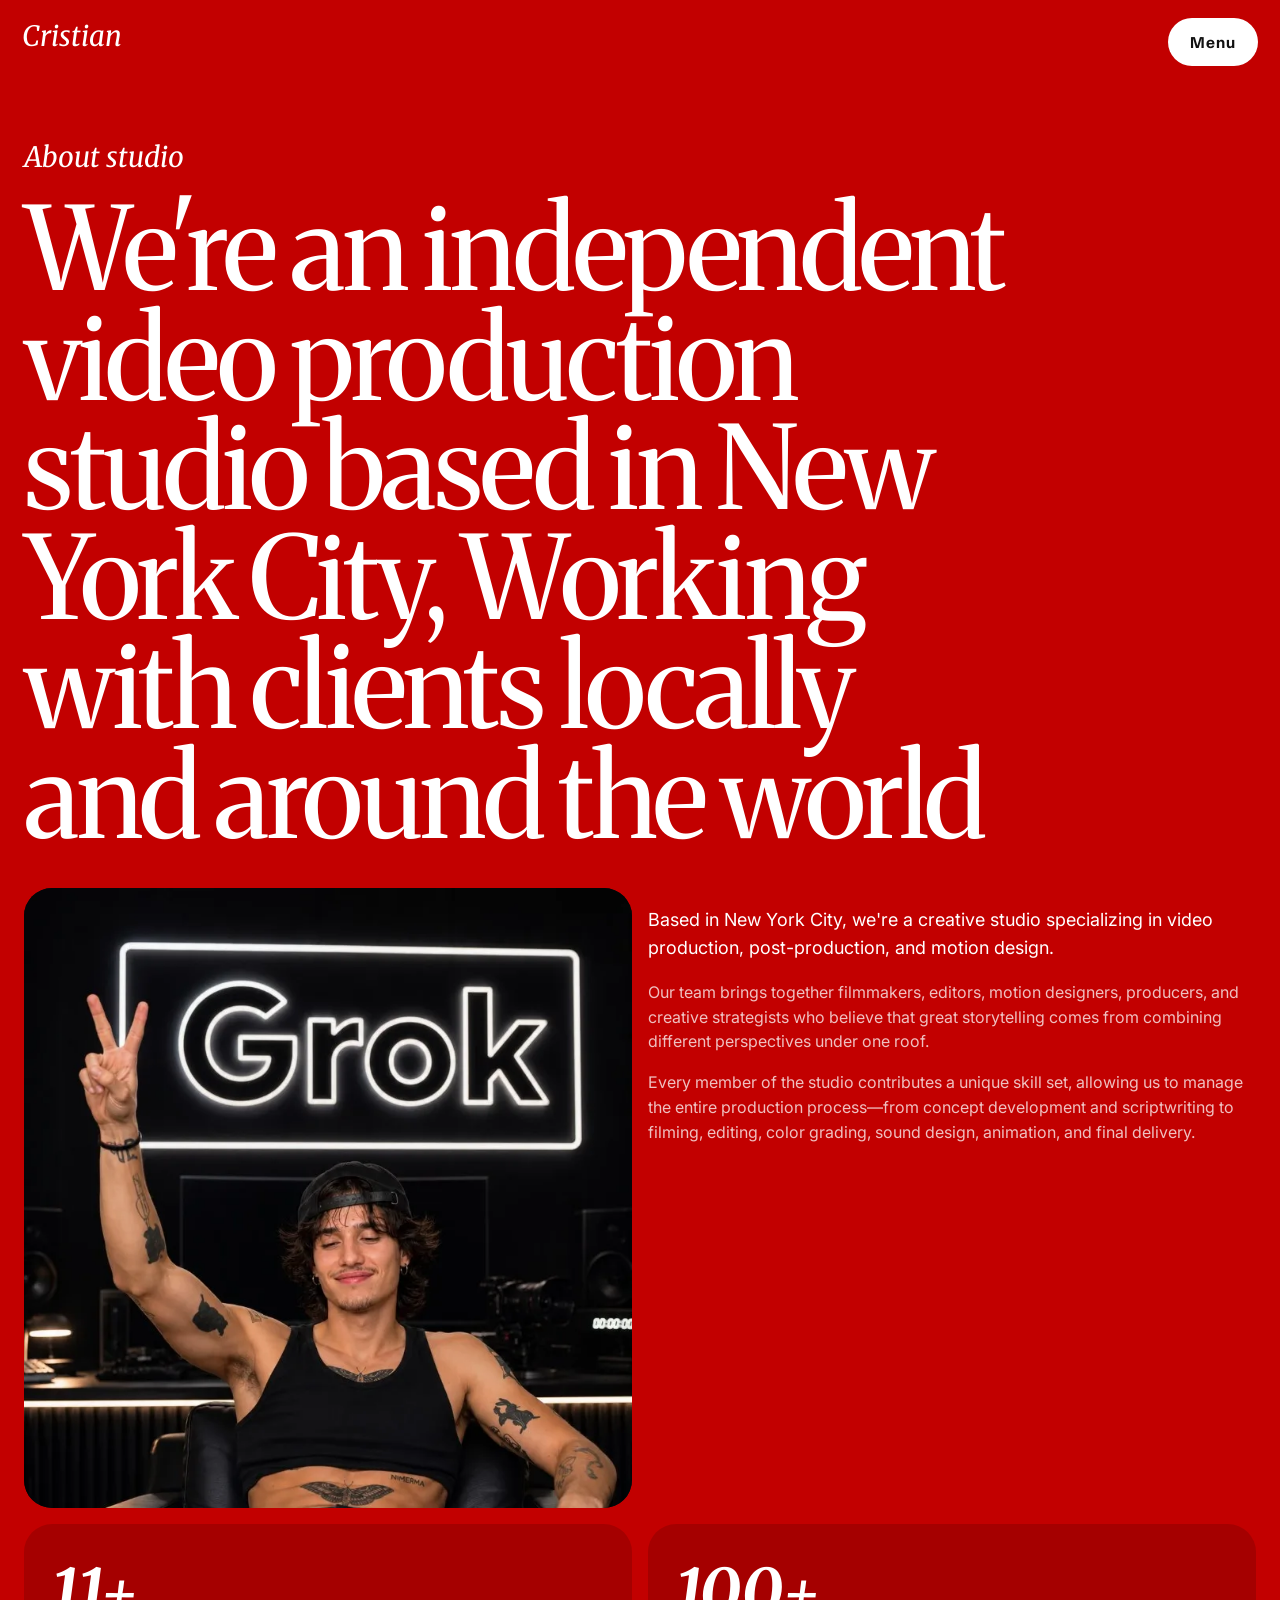
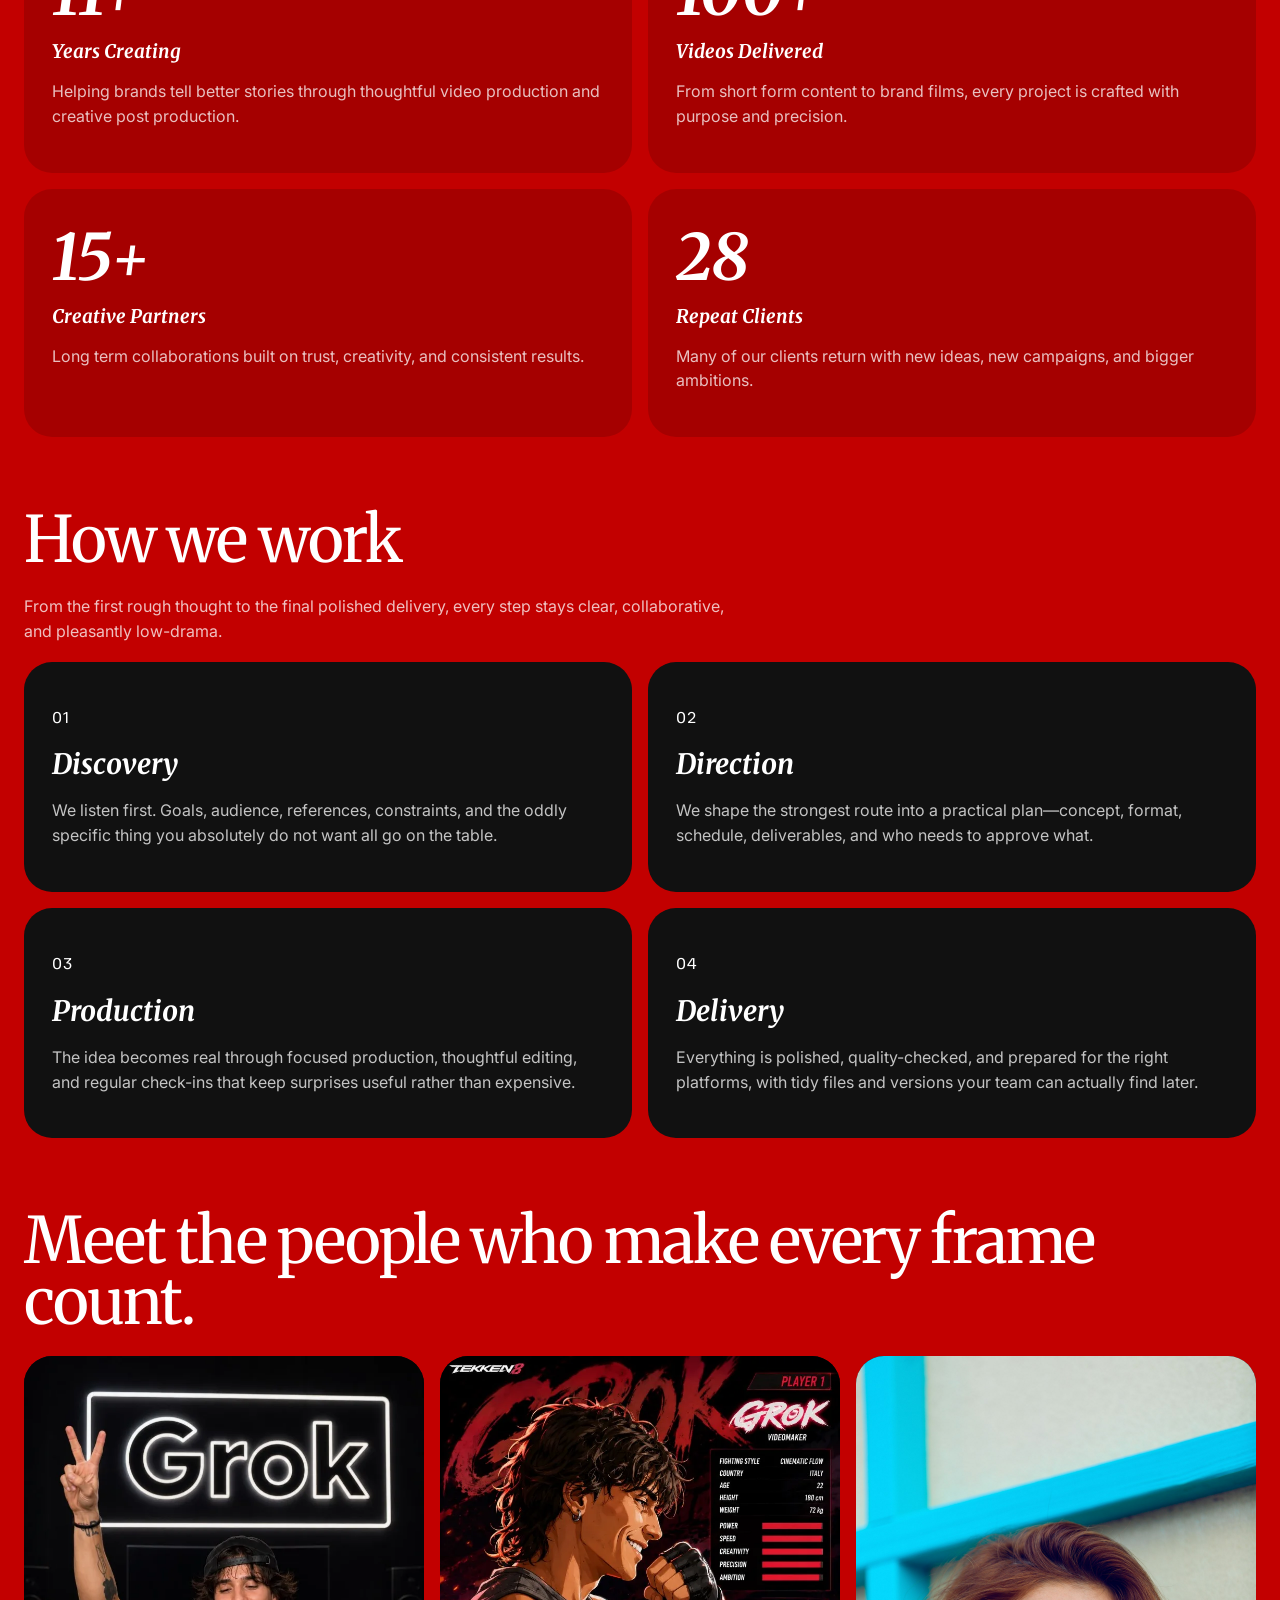
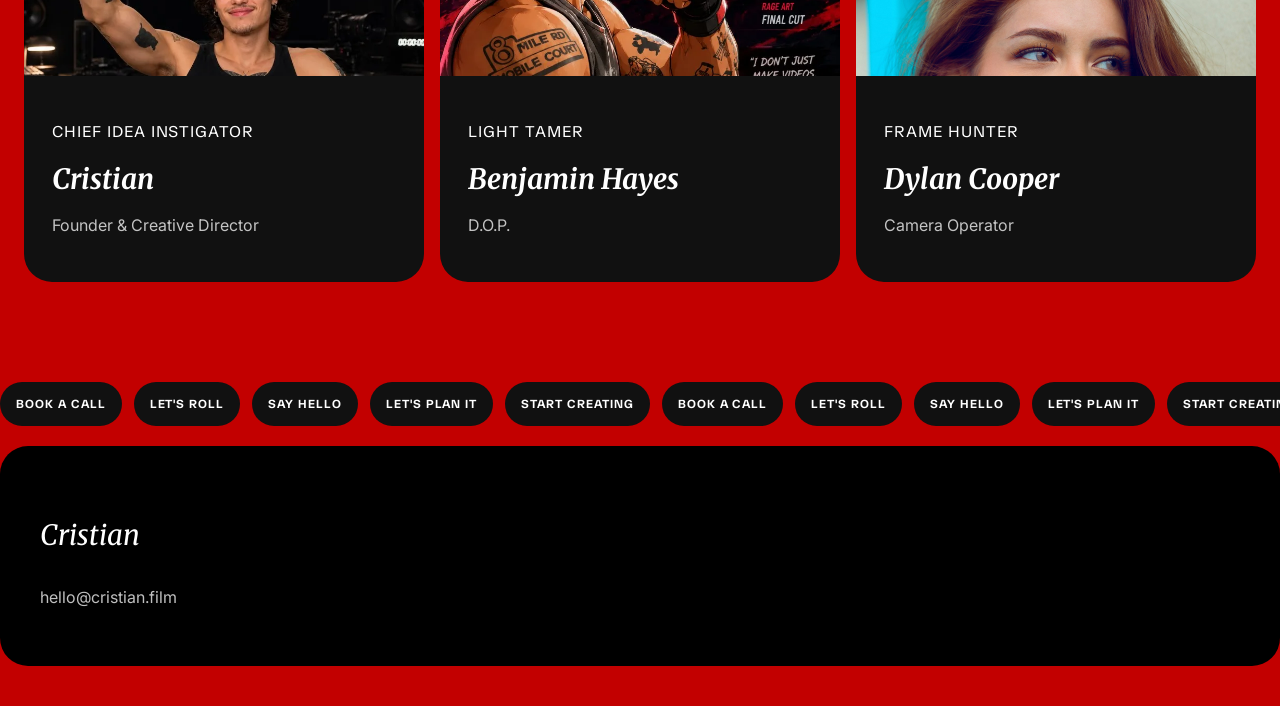
==== about/index.html @ 37e39948 "Publish Cristian as a static VideoFolio clone with personal photos. Co-authored-by: Cursor <cursorag" ====
<!doctype html>
<html lang="en">
<head>
  <meta charset="utf-8">
  <meta name="viewport" content="width=device-width, initial-scale=1">
  <title>About</title>
  <link rel="stylesheet" href="../css/site.css">
</head>
<body>
  <header class="topbar">
    <a class="logo" href="../index.html">Cristian</a>
    <button class="menu-btn" id="open-menu" type="button">Menu</button>
  </header>
  <div class="overlay" id="overlay">
    <div class="overlay-top"><a class="logo" href="../index.html">Cristian</a><button class="menu-btn" id="close-menu" type="button">Close</button></div>
    <nav>
      <a href="../index.html"><span class="num">[01]</span> Home</a>
      <a href="../works/index.html"><span class="num">[02]</span> Works</a>
      <a href="../gallery/index.html"><span class="num">[03]</span> Gallery</a>
      <a href="../insights/index.html"><span class="num">[04]</span> Insights</a>
      <a href="index.html"><span class="num">[05]</span> About</a>
      <a href="../contact/index.html"><span class="num">[06]</span> Contact</a>
    </nav>
    <div class="overlay-foot"><button type="button" id="copy-email">hello@cristian.film</button><span id="clock" class="mono"></span></div>
  </div>
  <main class="page">
    <p class="kicker"><span class="serif" style="font-style:italic;font-size:28px">About studio</span></p>
    <h1>We're an independent video production studio based in New York City, Working with clients locally and around the world</h1>
    <div class="grid-2" style="margin-top:36px;align-items:stretch">
      <div class="card" style="min-height:620px"><img src="../img/cristian.webp" alt="Cristian"></div>
      <div>
        <p class="lead">Based in New York City, we're a creative studio specializing in video production, post-production, and motion design.</p>
        <p class="muted">Our team brings together filmmakers, editors, motion designers, producers, and creative strategists who believe that great storytelling comes from combining different perspectives under one roof.</p>
        <p class="muted" style="margin-top:16px">Every member of the studio contributes a unique skill set, allowing us to manage the entire production process—from concept development and scriptwriting to filming, editing, color grading, sound design, animation, and final delivery.</p>
      </div>
    </div>
    <div class="grid-2" style="margin-top:16px">
      <div class="stat"><b>11+</b><h3>Years Creating</h3><p class="muted">Helping brands tell better stories through thoughtful video production and creative post production.</p></div>
      <div class="stat"><b>100+</b><h3>Videos Delivered</h3><p class="muted">From short form content to brand films, every project is crafted with purpose and precision.</p></div>
      <div class="stat"><b>15+</b><h3>Creative Partners</h3><p class="muted">Long term collaborations built on trust, creativity, and consistent results.</p></div>
      <div class="stat"><b>28</b><h3>Repeat Clients</h3><p class="muted">Many of our clients return with new ideas, new campaigns, and bigger ambitions.</p></div>
    </div>

    <h2 class="h2" style="margin:72px 0 24px">How we work</h2>
    <p class="muted" style="max-width:720px">From the first rough thought to the final polished delivery, every step stays clear, collaborative, and pleasantly low-drama.</p>
    <div class="grid-2 process">
      <article class="card pad"><p class="mono">01</p><h3>Discovery</h3><p class="muted">We listen first. Goals, audience, references, constraints, and the oddly specific thing you absolutely do not want all go on the table.</p></article>
      <article class="card pad"><p class="mono">02</p><h3>Direction</h3><p class="muted">We shape the strongest route into a practical plan—concept, format, schedule, deliverables, and who needs to approve what.</p></article>
      <article class="card pad"><p class="mono">03</p><h3>Production</h3><p class="muted">The idea becomes real through focused production, thoughtful editing, and regular check-ins that keep surprises useful rather than expensive.</p></article>
      <article class="card pad"><p class="mono">04</p><h3>Delivery</h3><p class="muted">Everything is polished, quality-checked, and prepared for the right platforms, with tidy files and versions your team can actually find later.</p></article>
    </div>

    <h2 class="h2" style="margin:72px 0 24px">Meet the people who make every frame count.</h2>
    <div class="grid-3 team">
      <article class="card"><img src="../img/cristian.webp" alt="Cristian"><div class="pad"><p class="mono">Chief Idea Instigator</p><h3>Cristian</h3><p class="muted">Founder &amp; Creative Director</p></div></article>
      <article class="card"><img src="../img/cristian-alter.webp" alt=""><div class="pad"><p class="mono">Light Tamer</p><h3>Benjamin Hayes</h3><p class="muted">D.O.P.</p></div></article>
      <article class="card"><img src="../img/gal-04.jpg" alt=""><div class="pad"><p class="mono">Frame Hunter</p><h3>Dylan Cooper</h3><p class="muted">Camera Operator</p></div></article>
    </div>
  </main>
  <footer>
    <div class="marquee"><div class="marquee-track">
      <a class="pill pill-dark" href="../contact/index.html">Book a Call</a>
      <a class="pill pill-dark" href="../contact/index.html">Let's Roll</a>
      <a class="pill pill-dark" href="../contact/index.html">Say Hello</a>
      <a class="pill pill-dark" href="../contact/index.html">Let's Plan It</a>
      <a class="pill pill-dark" href="../contact/index.html">Start Creating</a>
      <a class="pill pill-dark" href="../contact/index.html">Book a Call</a>
      <a class="pill pill-dark" href="../contact/index.html">Let's Roll</a>
      <a class="pill pill-dark" href="../contact/index.html">Say Hello</a>
      <a class="pill pill-dark" href="../contact/index.html">Let's Plan It</a>
      <a class="pill pill-dark" href="../contact/index.html">Start Creating</a>
    </div></div>
    <div class="foot-box"><p class="logo">Cristian</p><p class="muted">hello@cristian.film</p></div>
  </footer>
  <script src="../js/site.js"></script>
</body>
</html>
---- css/site.css ----
@import url("https://fonts.googleapis.com/css2?family=Inter:wght@400;500;600;700&family=Merriweather:ital,wght@0,400;0,700;0,900;1,400;1,700&family=TASA+Orbiter:wght@600;700;800&display=swap");

:root {
  --red: #c20000;
  --lime: #dcff52;
  --black: #0d0d0d;
  --white: #ffffff;
}

* { box-sizing: border-box; }
html { scroll-behavior: smooth; }
body {
  margin: 0;
  background: var(--red);
  color: var(--white);
  font-family: Inter, system-ui, sans-serif;
  overflow-x: hidden;
}
img { max-width: 100%; display: block; }
a { color: inherit; text-decoration: none; }
button { font: inherit; cursor: pointer; border: 0; background: none; color: inherit; }
::selection { background: var(--lime); color: #111; }

.serif { font-family: Merriweather, Georgia, serif; }
.mono { font-family: "TASA Orbiter", ui-monospace, monospace; letter-spacing: 0.06em; text-transform: uppercase; }

.topbar {
  position: fixed; inset: 0 0 auto 0; z-index: 50;
  display: flex; justify-content: space-between; align-items: flex-start;
  padding: 18px 22px; pointer-events: none;
}
.topbar a, .topbar button { pointer-events: auto; }
.logo { font-family: Merriweather, Georgia, serif; font-style: italic; font-size: 28px; }
.menu-btn {
  background: #fff; color: #111; border-radius: 999px;
  min-height: 48px; padding: 0 22px; font-family: "TASA Orbiter", monospace;
  font-weight: 700; letter-spacing: 0.06em;
}
.menu-btn:hover { background: var(--lime); }

.overlay {
  position: fixed; inset: 0; z-index: 60; background: var(--red);
  display: none; overflow: auto;
}
.overlay.open { display: block; }
.overlay-top { display: flex; justify-content: space-between; padding: 18px 22px; }
.overlay nav { padding: 4vh 8vw 8vh; }
.overlay nav a {
  display: flex; gap: 18px; align-items: baseline;
  font-family: Merriweather, Georgia, serif;
  font-size: clamp(2.4rem, 8vw, 6.4rem); line-height: 0.92;
}
.overlay nav a:hover { color: var(--lime); }
.overlay .num { font-family: "TASA Orbiter", monospace; font-size: 14px; opacity: 0.7; }
.overlay-foot {
  display: flex; justify-content: space-between; gap: 24px; flex-wrap: wrap;
  padding: 0 8vw 40px; font-family: Merriweather, Georgia, serif; font-style: italic; font-size: 22px;
}

.hero-wrap { padding: 88px 16px 24px; }
.hero {
  position: relative; min-height: 78vh; border-radius: 32px; overflow: hidden;
  background: #111;
}
.hero img, .hero video { position: absolute; inset: 0; width: 100%; height: 100%; object-fit: cover; }
.hero::after {
  content: ""; position: absolute; inset: 0;
  background: linear-gradient(to top, rgba(0,0,0,.78), rgba(0,0,0,.2) 45%, rgba(0,0,0,.15));
}
.hero-inner { position: relative; z-index: 1; min-height: 78vh; display: flex; flex-direction: column; justify-content: space-between; padding: 28px; }
.pill {
  display: inline-flex; align-items: center; justify-content: center;
  min-height: 44px; padding: 8px 16px; border-radius: 999px;
  font-family: "TASA Orbiter", monospace; font-size: 12px; font-weight: 700; letter-spacing: 0.08em; text-transform: uppercase;
}
.pill-lime { background: var(--lime); color: #111; }
.pill-ghost { border: 1px solid rgba(255,255,255,.35); }
.pill-dark { background: #111; color: #fff; }
h1, .h1 {
  font-family: Merriweather, Georgia, serif; font-weight: 400; letter-spacing: -0.03em;
  line-height: 0.95; font-size: clamp(2.8rem, 9vw, 7.2rem); margin: 0;
}
.h2 {
  font-family: Merriweather, Georgia, serif; font-weight: 400; letter-spacing: -0.03em;
  line-height: 0.95; font-size: clamp(2rem, 5vw, 4.4rem); margin: 0;
}
.section { padding: 72px 24px; max-width: 1600px; margin: 0 auto; }
.kicker { display: flex; justify-content: space-between; align-items: center; gap: 16px; flex-wrap: wrap; }
.kicker h2 { font-family: Merriweather, Georgia, serif; font-style: italic; font-size: 28px; margin: 0; }
.file {
  display: inline-flex; padding: 6px 10px; border-radius: 8px; background: #111;
  font-family: "TASA Orbiter", monospace; font-size: 11px; font-weight: 700;
}
.marquee { overflow: hidden; }
.marquee-track { display: flex; gap: 12px; width: max-content; animation: slide 22s linear infinite; }
@keyframes slide { to { transform: translateX(-50%); } }
.card { border-radius: 28px; overflow: hidden; background: #111; position: relative; }
.card img { width: 100%; height: 320px; object-fit: cover; object-position: top; }
.work img {
  position: absolute; inset: 0; width: 100%; height: 100%; object-fit: cover;
}
.card[style*="min-height"] > img {
  position: absolute; inset: 0; width: 100%; height: 100%; object-fit: cover;
}
.grid-2 { display: grid; gap: 16px; grid-template-columns: 1fr; }
@media (min-width: 860px) { .grid-2 { grid-template-columns: 1fr 1fr; } }
.grid-3 { display: grid; gap: 16px; }
@media (min-width: 900px) { .grid-3 { grid-template-columns: 1fr 1fr 1fr; } }
.work { min-height: 420px; display: block; }
.work .cap {
  position: absolute; left: 0; right: 0; bottom: 0; padding: 28px;
  background: linear-gradient(to top, #000, transparent);
}
.work h3 { font-family: Merriweather, Georgia, serif; font-style: italic; font-size: 42px; margin: 6px 0 0; }
.filters { display: flex; flex-wrap: wrap; gap: 8px; margin: 28px 0 0; }
.black-box { background: #111; color: #fff; border-radius: 28px; padding: 28px; }
.stat { background: rgba(0,0,0,.15); border-radius: 28px; padding: 28px; }
.stat b { font-family: Merriweather, Georgia, serif; font-style: italic; font-size: 64px; display: block; }
details { background: rgba(0,0,0,.15); border-radius: 24px; padding: 18px 22px; margin: 10px 0; }
details summary { font-family: Merriweather, Georgia, serif; font-style: italic; font-size: 22px; cursor: pointer; }
footer { padding: 20px 0 40px; }
.foot-box { max-width: 1600px; margin: 20px auto 0; background: #000; border-radius: 28px; padding: 40px; }
.muted { opacity: 0.75; }
.page { padding: 120px 24px 80px; max-width: 1600px; margin: 0 auto; }
.page > h1 { max-width: 14ch; }
.lead { max-width: 720px; margin-top: 18px; font-size: 18px; line-height: 1.55; }
.process, .team { margin-top: 18px; }
.process h3, .team h3 { font-family: Merriweather, Georgia, serif; font-style: italic; font-size: 28px; margin: 8px 0; }
.pad { padding: 28px; min-height: auto; }
.overlay-foot button:hover { color: var(--lime); }
h3 { font-family: Merriweather, Georgia, serif; font-style: italic; margin: 8px 0; }
p { line-height: 1.55; }
.hero-inner h1 { max-width: 12ch; }
.cta-row { display: flex; flex-wrap: wrap; gap: 10px; margin-top: 28px; }
.foot-nav { display: flex; flex-wrap: wrap; gap: 18px; margin-top: 28px; }
.foot-nav a:hover { color: var(--lime); }
form { display: grid; gap: 16px; }
input, textarea {
  width: 100%; border: 1px solid rgba(255,255,255,.15); background: rgba(255,255,255,.05);
  color: #fff; border-radius: 16px; padding: 14px 16px; min-height: 46px;
}
label { font-family: "TASA Orbiter", monospace; font-size: 11px; opacity: 0.7; }
@media (prefers-reduced-motion: reduce) { .marquee-track { animation: none; } }
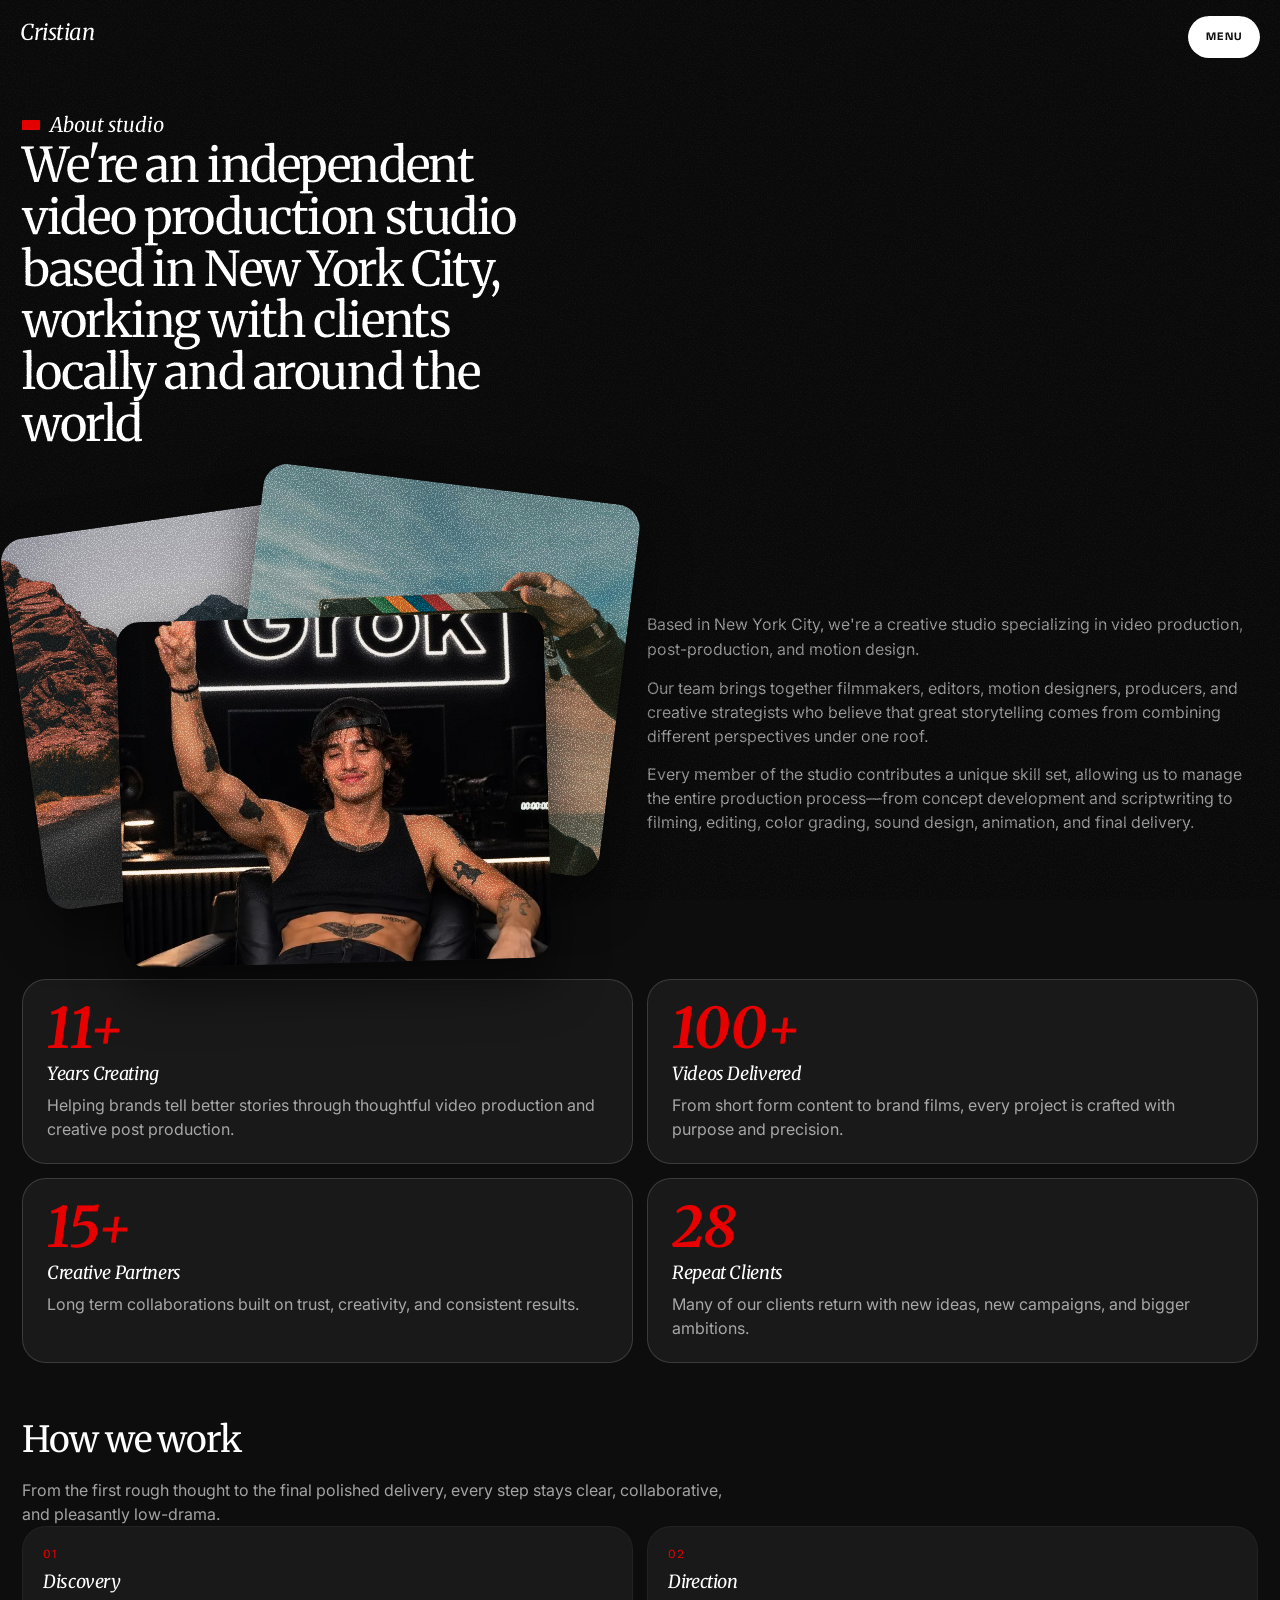
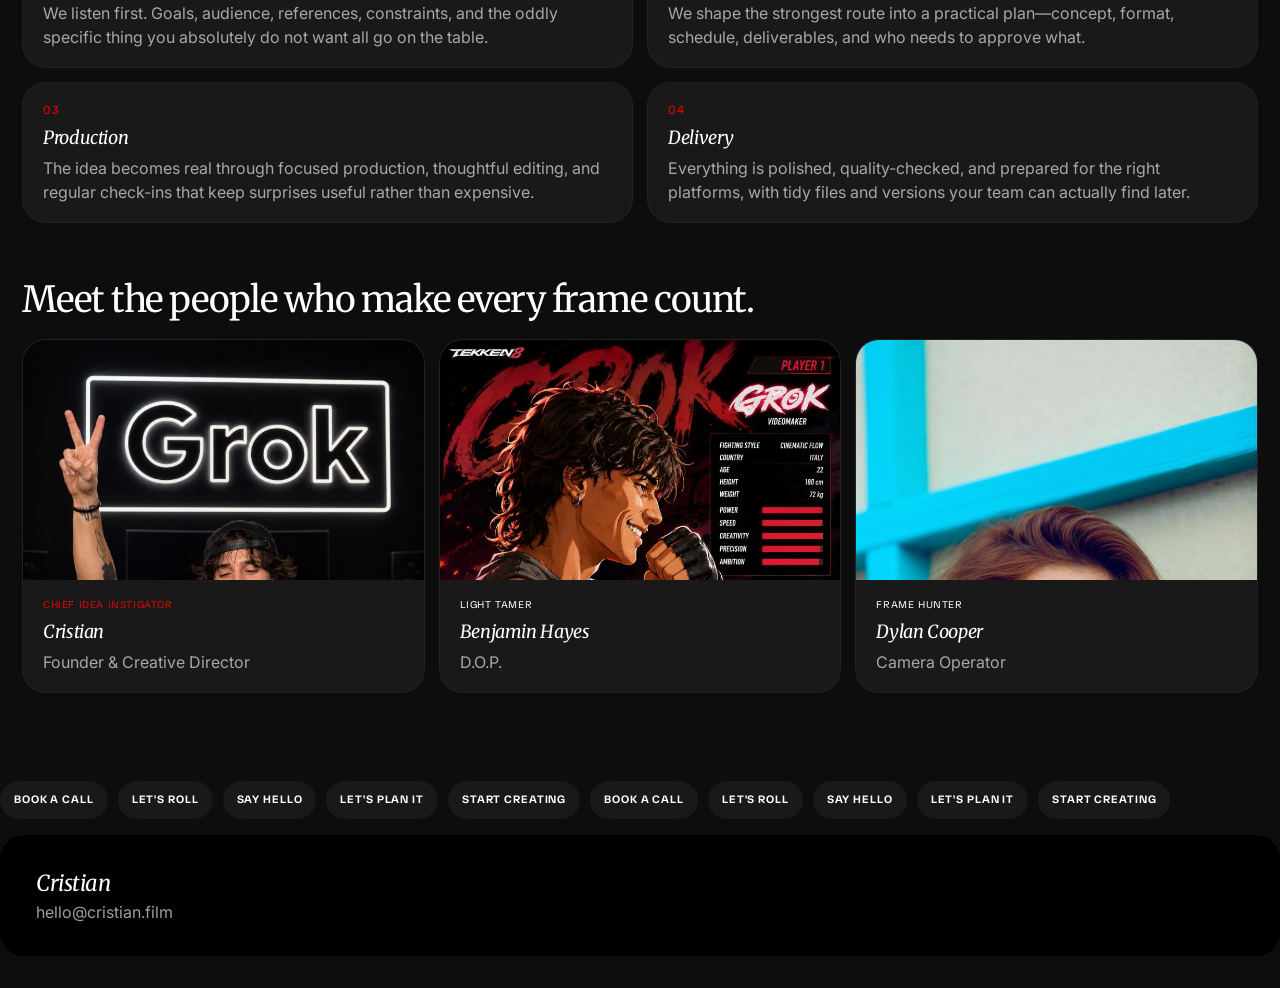
==== commit f25d63b4: "Match VideoFolio: black grain canvas, red details, tighter type, glitch and stacked slides." ====
--- a/about/index.html
+++ b/about/index.html
@@ -24,14 +24,18 @@
     <div class="overlay-foot"><button type="button" id="copy-email">hello@cristian.film</button><span id="clock" class="mono"></span></div>
   </div>
   <main class="page">
-    <p class="kicker"><span class="serif" style="font-style:italic;font-size:28px">About studio</span></p>
-    <h1>We're an independent video production studio based in New York City, Working with clients locally and around the world</h1>
-    <div class="grid-2" style="margin-top:36px;align-items:stretch">
-      <div class="card" style="min-height:620px"><img src="../img/cristian.webp" alt="Cristian"></div>
+    <p class="kicker"><span class="label">About studio</span></p>
+    <h1>We're an independent video production studio based in New York City, working with clients locally and around the world</h1>
+    <div class="grid-2" style="margin-top:32px;align-items:center">
+      <div class="stack">
+        <img class="s1" src="../img/gal-01.jpg" alt="">
+        <img class="s2" src="../img/work-02.jpg" alt="">
+        <img class="s3" src="../img/cristian.webp" alt="Cristian">
+      </div>
       <div>
-        <p class="lead">Based in New York City, we're a creative studio specializing in video production, post-production, and motion design.</p>
-        <p class="muted">Our team brings together filmmakers, editors, motion designers, producers, and creative strategists who believe that great storytelling comes from combining different perspectives under one roof.</p>
-        <p class="muted" style="margin-top:16px">Every member of the studio contributes a unique skill set, allowing us to manage the entire production process—from concept development and scriptwriting to filming, editing, color grading, sound design, animation, and final delivery.</p>
+        <p class="lead" style="margin-top:0">Based in New York City, we're a creative studio specializing in video production, post-production, and motion design.</p>
+        <p class="muted" style="margin-top:14px">Our team brings together filmmakers, editors, motion designers, producers, and creative strategists who believe that great storytelling comes from combining different perspectives under one roof.</p>
+        <p class="muted" style="margin-top:14px">Every member of the studio contributes a unique skill set, allowing us to manage the entire production process—from concept development and scriptwriting to filming, editing, color grading, sound design, animation, and final delivery.</p>
       </div>
     </div>
     <div class="grid-2" style="margin-top:16px">
@@ -41,7 +45,7 @@
       <div class="stat"><b>28</b><h3>Repeat Clients</h3><p class="muted">Many of our clients return with new ideas, new campaigns, and bigger ambitions.</p></div>
     </div>
 
-    <h2 class="h2" style="margin:72px 0 24px">How we work</h2>
+    <h2 class="h2" style="margin:56px 0 18px">How we work</h2>
     <p class="muted" style="max-width:720px">From the first rough thought to the final polished delivery, every step stays clear, collaborative, and pleasantly low-drama.</p>
     <div class="grid-2 process">
       <article class="card pad"><p class="mono">01</p><h3>Discovery</h3><p class="muted">We listen first. Goals, audience, references, constraints, and the oddly specific thing you absolutely do not want all go on the table.</p></article>
@@ -50,9 +54,9 @@
       <article class="card pad"><p class="mono">04</p><h3>Delivery</h3><p class="muted">Everything is polished, quality-checked, and prepared for the right platforms, with tidy files and versions your team can actually find later.</p></article>
     </div>
 
-    <h2 class="h2" style="margin:72px 0 24px">Meet the people who make every frame count.</h2>
+    <h2 class="h2" style="margin:56px 0 18px">Meet the people who make every frame count.</h2>
     <div class="grid-3 team">
-      <article class="card"><img src="../img/cristian.webp" alt="Cristian"><div class="pad"><p class="mono">Chief Idea Instigator</p><h3>Cristian</h3><p class="muted">Founder &amp; Creative Director</p></div></article>
+      <article class="card"><img src="../img/cristian.webp" alt="Cristian"><div class="pad"><p class="mono" style="color:var(--red)">Chief Idea Instigator</p><h3>Cristian</h3><p class="muted">Founder &amp; Creative Director</p></div></article>
       <article class="card"><img src="../img/cristian-alter.webp" alt=""><div class="pad"><p class="mono">Light Tamer</p><h3>Benjamin Hayes</h3><p class="muted">D.O.P.</p></div></article>
       <article class="card"><img src="../img/gal-04.jpg" alt=""><div class="pad"><p class="mono">Frame Hunter</p><h3>Dylan Cooper</h3><p class="muted">Camera Operator</p></div></article>
     </div>
--- a/css/site.css
+++ b/css/site.css
@@ -1,20 +1,53 @@
-@import url("https://fonts.googleapis.com/css2?family=Inter:wght@400;500;600;700&family=Merriweather:ital,wght@0,400;0,700;0,900;1,400;1,700&family=TASA+Orbiter:wght@600;700;800&display=swap");
+@import url("https://fonts.googleapis.com/css2?family=Inter:ital,wght@0,400;0,500;0,600;0,700;1,400&family=Merriweather:ital,wght@0,400;0,700;1,400;1,700&family=TASA+Orbiter:wght@600;700;800&display=swap");
 
 :root {
-  --red: #c20000;
+  --bg: #0d0d0d;
+  --black: #000000;
+  --card: #191919;
+  --red: #e80000;
+  --red-deep: #c20000;
   --lime: #dcff52;
-  --black: #0d0d0d;
+  --lime-2: #e4fe7b;
   --white: #ffffff;
+  --muted: rgba(255, 255, 255, 0.62);
+  --line: rgba(255, 255, 255, 0.15);
+  --soft: rgba(255, 255, 255, 0.05);
+  --radius: 24px;
+  --radius-lg: 30px;
+  --fs-xs: 10px;
+  --fs-sm: 13px;
+  --fs-body: 16px;
+  --fs-kicker: 20px;
+  --fs-card: 24px;
+  --fs-h2: 36px;
+  --fs-h1: 48px;
+  --fs-hero: clamp(32px, 4.2vw, 52px);
+  --fs-stat: 56px;
+  --fs-nav: clamp(32px, 5vw, 52px);
 }
 
 * { box-sizing: border-box; }
 html { scroll-behavior: smooth; }
 body {
   margin: 0;
-  background: var(--red);
+  background: var(--bg);
   color: var(--white);
   font-family: Inter, system-ui, sans-serif;
+  font-size: var(--fs-body);
+  line-height: 1.5;
   overflow-x: hidden;
+}
+body::after {
+  content: "";
+  position: fixed;
+  inset: 0;
+  z-index: 90;
+  pointer-events: none;
+  background-image: url("../img/noise.png");
+  background-repeat: repeat;
+  background-size: 256px;
+  opacity: 0.28;
+  mix-blend-mode: overlay;
 }
 img { max-width: 100%; display: block; }
 a { color: inherit; text-decoration: none; }
@@ -22,122 +55,257 @@
 ::selection { background: var(--lime); color: #111; }
 
 .serif { font-family: Merriweather, Georgia, serif; }
-.mono { font-family: "TASA Orbiter", ui-monospace, monospace; letter-spacing: 0.06em; text-transform: uppercase; }
+.mono {
+  font-family: "TASA Orbiter", ui-monospace, monospace;
+  letter-spacing: 0.06em;
+  text-transform: uppercase;
+  font-size: var(--fs-xs);
+}
 
 .topbar {
   position: fixed; inset: 0 0 auto 0; z-index: 50;
   display: flex; justify-content: space-between; align-items: flex-start;
-  padding: 18px 22px; pointer-events: none;
+  padding: 16px 20px; pointer-events: none;
 }
 .topbar a, .topbar button { pointer-events: auto; }
-.logo { font-family: Merriweather, Georgia, serif; font-style: italic; font-size: 28px; }
+.logo {
+  font-family: Merriweather, Georgia, serif;
+  font-style: italic;
+  font-size: 22px;
+  letter-spacing: -0.02em;
+}
 .menu-btn {
   background: #fff; color: #111; border-radius: 999px;
-  min-height: 48px; padding: 0 22px; font-family: "TASA Orbiter", monospace;
-  font-weight: 700; letter-spacing: 0.06em;
-}
-.menu-btn:hover { background: var(--lime); }
+  min-height: 42px; padding: 0 18px;
+  font-family: "TASA Orbiter", monospace;
+  font-size: 11px; font-weight: 700; letter-spacing: 0.08em; text-transform: uppercase;
+  transition: background .2s, transform .2s;
+}
+.menu-btn:hover { background: var(--lime); transform: translateY(-1px); }
 
 .overlay {
-  position: fixed; inset: 0; z-index: 60; background: var(--red);
+  position: fixed; inset: 0; z-index: 70; background: var(--black);
   display: none; overflow: auto;
 }
 .overlay.open { display: block; }
-.overlay-top { display: flex; justify-content: space-between; padding: 18px 22px; }
-.overlay nav { padding: 4vh 8vw 8vh; }
+.overlay-top { display: flex; justify-content: space-between; padding: 16px 20px; }
+.overlay nav { padding: 6vh 7vw 8vh; }
 .overlay nav a {
-  display: flex; gap: 18px; align-items: baseline;
+  display: flex; gap: 14px; align-items: baseline;
   font-family: Merriweather, Georgia, serif;
-  font-size: clamp(2.4rem, 8vw, 6.4rem); line-height: 0.92;
-}
-.overlay nav a:hover { color: var(--lime); }
-.overlay .num { font-family: "TASA Orbiter", monospace; font-size: 14px; opacity: 0.7; }
+  font-size: var(--fs-nav); line-height: 1.05;
+  padding: 6px 0;
+  transition: color .2s, transform .2s;
+}
+.overlay nav a:hover {
+  color: var(--lime);
+  animation: glitch-text .35s steps(2) infinite;
+}
+.overlay .num {
+  font-family: "TASA Orbiter", monospace;
+  font-size: 11px; color: var(--red); opacity: 1;
+}
 .overlay-foot {
   display: flex; justify-content: space-between; gap: 24px; flex-wrap: wrap;
-  padding: 0 8vw 40px; font-family: Merriweather, Georgia, serif; font-style: italic; font-size: 22px;
-}
-
-.hero-wrap { padding: 88px 16px 24px; }
+  padding: 0 7vw 36px;
+  font-family: Merriweather, Georgia, serif; font-style: italic; font-size: 18px;
+}
+.overlay-foot button:hover { color: var(--lime); }
+
+.hero-wrap { padding: 78px 14px 18px; }
 .hero {
-  position: relative; min-height: 78vh; border-radius: 32px; overflow: hidden;
+  position: relative; min-height: min(78vh, 760px); border-radius: var(--radius-lg); overflow: hidden;
   background: #111;
 }
-.hero img, .hero video { position: absolute; inset: 0; width: 100%; height: 100%; object-fit: cover; }
+.hero img, .hero video { position: absolute; inset: 0; width: 100%; height: 100%; object-fit: cover; transform: scale(1.04); }
 .hero::after {
   content: ""; position: absolute; inset: 0;
-  background: linear-gradient(to top, rgba(0,0,0,.78), rgba(0,0,0,.2) 45%, rgba(0,0,0,.15));
-}
-.hero-inner { position: relative; z-index: 1; min-height: 78vh; display: flex; flex-direction: column; justify-content: space-between; padding: 28px; }
+  background: linear-gradient(to top, rgba(0,0,0,.82), rgba(0,0,0,.28) 42%, rgba(0,0,0,.18));
+}
+.hero-inner {
+  position: relative; z-index: 1; min-height: min(78vh, 760px);
+  display: flex; flex-direction: column; justify-content: space-between; padding: 22px 24px;
+}
+
 .pill {
   display: inline-flex; align-items: center; justify-content: center;
-  min-height: 44px; padding: 8px 16px; border-radius: 999px;
-  font-family: "TASA Orbiter", monospace; font-size: 12px; font-weight: 700; letter-spacing: 0.08em; text-transform: uppercase;
-}
+  min-height: 38px; padding: 7px 14px; border-radius: 999px;
+  font-family: "TASA Orbiter", monospace; font-size: 11px; font-weight: 700;
+  letter-spacing: 0.08em; text-transform: uppercase;
+  transition: background .2s, color .2s, transform .2s, border-color .2s;
+}
+.pill:hover { transform: translateY(-1px); }
 .pill-lime { background: var(--lime); color: #111; }
-.pill-ghost { border: 1px solid rgba(255,255,255,.35); }
-.pill-dark { background: #111; color: #fff; }
+.pill-lime:hover { background: var(--lime-2); }
+.pill-ghost { border: 1px solid var(--line); background: rgba(0,0,0,.25); }
+.pill-ghost:hover { background: var(--lime); color: #111; border-color: var(--lime); }
+.pill-dark { background: var(--card); color: #fff; }
+.pill-dark:hover { background: var(--lime); color: #111; }
+
 h1, .h1 {
   font-family: Merriweather, Georgia, serif; font-weight: 400; letter-spacing: -0.03em;
-  line-height: 0.95; font-size: clamp(2.8rem, 9vw, 7.2rem); margin: 0;
+  line-height: 1.08; font-size: var(--fs-hero); margin: 0;
 }
 .h2 {
   font-family: Merriweather, Georgia, serif; font-weight: 400; letter-spacing: -0.03em;
-  line-height: 0.95; font-size: clamp(2rem, 5vw, 4.4rem); margin: 0;
-}
-.section { padding: 72px 24px; max-width: 1600px; margin: 0 auto; }
+  line-height: 1.15; font-size: clamp(22px, 3vw, var(--fs-h2)); margin: 0;
+}
+h3 {
+  font-family: Merriweather, Georgia, serif; font-style: italic;
+  font-size: var(--fs-card); font-weight: 400; margin: 8px 0;
+  letter-spacing: -0.02em; line-height: 1.2;
+}
+p { margin: 0; }
+
+.section { padding: 56px 22px; max-width: 1440px; margin: 0 auto; }
 .kicker { display: flex; justify-content: space-between; align-items: center; gap: 16px; flex-wrap: wrap; }
-.kicker h2 { font-family: Merriweather, Georgia, serif; font-style: italic; font-size: 28px; margin: 0; }
+.kicker h2, .kicker .label {
+  font-family: Merriweather, Georgia, serif; font-style: italic;
+  font-size: var(--fs-kicker); margin: 0; display: flex; align-items: center; gap: 10px;
+}
+.kicker .label::before, .playhead {
+  content: ""; width: 18px; height: 10px; background: var(--red); border-radius: 1px; display: inline-block;
+}
 .file {
-  display: inline-flex; padding: 6px 10px; border-radius: 8px; background: #111;
-  font-family: "TASA Orbiter", monospace; font-size: 11px; font-weight: 700;
-}
+  display: inline-flex; padding: 5px 9px; border-radius: 7px; background: #111;
+  font-family: "TASA Orbiter", monospace; font-size: 10px; font-weight: 700; letter-spacing: .04em;
+}
+
 .marquee { overflow: hidden; }
-.marquee-track { display: flex; gap: 12px; width: max-content; animation: slide 22s linear infinite; }
+.marquee-track { display: flex; gap: 10px; width: max-content; animation: slide 22s linear infinite; }
 @keyframes slide { to { transform: translateX(-50%); } }
-.card { border-radius: 28px; overflow: hidden; background: #111; position: relative; }
-.card img { width: 100%; height: 320px; object-fit: cover; object-position: top; }
-.work img {
+
+.card {
+  border-radius: var(--radius); overflow: hidden; background: var(--card); position: relative;
+  border: 1px solid rgba(255,255,255,.04);
+}
+.card img { width: 100%; height: 240px; object-fit: cover; object-position: top; }
+.work { min-height: 380px; display: block; }
+.work img, .card[style*="min-height"] > img, .hero .card img {
   position: absolute; inset: 0; width: 100%; height: 100%; object-fit: cover;
 }
-.card[style*="min-height"] > img {
-  position: absolute; inset: 0; width: 100%; height: 100%; object-fit: cover;
-}
-.grid-2 { display: grid; gap: 16px; grid-template-columns: 1fr; }
+.work .cap {
+  position: absolute; left: 0; right: 0; bottom: 0; padding: 20px 22px;
+  background: linear-gradient(to top, rgba(0,0,0,.88), transparent);
+  z-index: 2;
+}
+.work h3 { font-size: var(--fs-card); margin: 4px 0 0; }
+.work p { font-size: 13px; color: var(--muted); }
+
+.media { isolation: isolate; }
+.media img { transition: transform .7s cubic-bezier(.2,.7,.2,1), filter .25s; }
+.media:hover img {
+  transform: scale(1.07);
+  animation: rgb-shift .4s steps(2) infinite;
+}
+.blog-card:hover img, .team .card:hover img {
+  transform: scale(1.06);
+  animation: rgb-shift .4s steps(2) infinite;
+}
+
+@keyframes rgb-shift {
+  0% { filter: contrast(1.05) drop-shadow(4px 0 var(--red)) drop-shadow(-4px 0 cyan); }
+  50% { filter: contrast(1.1) drop-shadow(-5px 1px var(--red)) drop-shadow(3px -1px cyan); }
+  100% { filter: contrast(1.05) drop-shadow(3px -1px var(--red)) drop-shadow(-4px 0 cyan); }
+}
+@keyframes glitch-text {
+  0% { transform: translate(0); text-shadow: 2px 0 var(--red), -2px 0 cyan; }
+  50% { transform: translate(-2px, 1px); text-shadow: -3px 0 var(--red), 2px 0 cyan; }
+  100% { transform: translate(1px, -1px); text-shadow: 2px 0 var(--red), -2px 0 cyan; }
+}
+
+.grid-2 { display: grid; gap: 14px; grid-template-columns: 1fr; }
 @media (min-width: 860px) { .grid-2 { grid-template-columns: 1fr 1fr; } }
-.grid-3 { display: grid; gap: 16px; }
+.grid-3 { display: grid; gap: 14px; }
 @media (min-width: 900px) { .grid-3 { grid-template-columns: 1fr 1fr 1fr; } }
-.work { min-height: 420px; display: block; }
-.work .cap {
-  position: absolute; left: 0; right: 0; bottom: 0; padding: 28px;
-  background: linear-gradient(to top, #000, transparent);
-}
-.work h3 { font-family: Merriweather, Georgia, serif; font-style: italic; font-size: 42px; margin: 6px 0 0; }
-.filters { display: flex; flex-wrap: wrap; gap: 8px; margin: 28px 0 0; }
-.black-box { background: #111; color: #fff; border-radius: 28px; padding: 28px; }
-.stat { background: rgba(0,0,0,.15); border-radius: 28px; padding: 28px; }
-.stat b { font-family: Merriweather, Georgia, serif; font-style: italic; font-size: 64px; display: block; }
-details { background: rgba(0,0,0,.15); border-radius: 24px; padding: 18px 22px; margin: 10px 0; }
-details summary { font-family: Merriweather, Georgia, serif; font-style: italic; font-size: 22px; cursor: pointer; }
-footer { padding: 20px 0 40px; }
-.foot-box { max-width: 1600px; margin: 20px auto 0; background: #000; border-radius: 28px; padding: 40px; }
-.muted { opacity: 0.75; }
-.page { padding: 120px 24px 80px; max-width: 1600px; margin: 0 auto; }
-.page > h1 { max-width: 14ch; }
-.lead { max-width: 720px; margin-top: 18px; font-size: 18px; line-height: 1.55; }
-.process, .team { margin-top: 18px; }
-.process h3, .team h3 { font-family: Merriweather, Georgia, serif; font-style: italic; font-size: 28px; margin: 8px 0; }
-.pad { padding: 28px; min-height: auto; }
-.overlay-foot button:hover { color: var(--lime); }
-h3 { font-family: Merriweather, Georgia, serif; font-style: italic; margin: 8px 0; }
-p { line-height: 1.55; }
-.hero-inner h1 { max-width: 12ch; }
-.cta-row { display: flex; flex-wrap: wrap; gap: 10px; margin-top: 28px; }
-.foot-nav { display: flex; flex-wrap: wrap; gap: 18px; margin-top: 28px; }
-.foot-nav a:hover { color: var(--lime); }
-form { display: grid; gap: 16px; }
-input, textarea {
-  width: 100%; border: 1px solid rgba(255,255,255,.15); background: rgba(255,255,255,.05);
-  color: #fff; border-radius: 16px; padding: 14px 16px; min-height: 46px;
-}
-label { font-family: "TASA Orbiter", monospace; font-size: 11px; opacity: 0.7; }
-@media (prefers-reduced-motion: reduce) { .marquee-track { animation: none; } }
+
+.filters { display: flex; flex-wrap: wrap; gap: 8px; margin: 22px 0 0; }
+.black-box { background: var(--card); color: #fff; border-radius: var(--radius); padding: 24px; }
+.stat {
+  background: var(--soft); border: 1px solid var(--line);
+  border-radius: var(--radius); padding: 22px 24px;
+}
+.stat b {
+  font-family: Merriweather, Georgia, serif; font-style: italic;
+  font-size: var(--fs-stat); display: block; color: var(--red); line-height: .95;
+}
+.stat h3 { font-size: 18px; }
+details {
+  background: var(--soft); border: 1px solid var(--line);
+  border-radius: 18px; padding: 14px 18px; margin: 8px 0;
+}
+details summary {
+  font-family: Merriweather, Georgia, serif; font-style: italic;
+  font-size: 18px; cursor: pointer; list-style: none;
+}
+details summary::-webkit-details-marker { display: none; }
+details p { margin-top: 10px; font-size: 15px; }
+
+footer { padding: 16px 0 32px; }
+.foot-box {
+  max-width: 1440px; margin: 16px auto 0; background: var(--black);
+  border-radius: var(--radius); padding: 32px 36px;
+}
+.muted { color: var(--muted); }
+.page { padding: 110px 22px 72px; max-width: 1440px; margin: 0 auto; }
+.page > h1 { max-width: 16ch; font-size: clamp(32px, 5vw, var(--fs-h1)); }
+.lead { max-width: 640px; margin-top: 14px; font-size: 16px; line-height: 1.55; color: var(--muted); }
+.process h3, .team h3 { font-size: 20px; }
+.process .mono { color: var(--red); font-size: 12px; }
+.pad { padding: 18px 20px; min-height: auto; }
+.pad h3 { font-size: 18px; }
+.hero-inner h1 { max-width: 14ch; }
+.hero-inner .muted { max-width: 520px; margin-top: 12px; font-size: 15px; }
+.cta-row { display: flex; flex-wrap: wrap; align-items: center; gap: 10px; margin-top: 22px; }
+
+.stack {
+  position: relative; min-height: 480px;
+}
+.stack img {
+  position: absolute; object-fit: cover; border-radius: var(--radius);
+  box-shadow: 0 24px 50px rgba(0,0,0,.5);
+  height: 78%; width: 68%;
+}
+.stack .s1 { left: 0; top: 28px; transform: rotate(-8deg); z-index: 1; }
+.stack .s2 { right: 2%; top: 0; transform: rotate(7deg); z-index: 2; width: 62%; }
+.stack .s3 { left: 16%; bottom: 0; width: 70%; height: 72%; z-index: 3; transform: rotate(-1.5deg); }
+.stack:hover .s1 { transform: rotate(-10deg) translate(-6px, 4px); }
+.stack:hover .s2 { transform: rotate(9deg) translate(8px, -4px); }
+.stack:hover .s3 { transform: rotate(0deg) scale(1.03); }
+.stack img { transition: transform .5s ease; }
+
+.slideshow { position: relative; }
+.slide { display: none; }
+.slide.is-on { display: block; }
+.slide-nav { display: flex; flex-wrap: wrap; gap: 8px; margin-top: 16px; }
+.slide-nav button {
+  min-height: 34px; padding: 0 12px; border-radius: 999px;
+  border: 1px solid var(--line); font-family: "TASA Orbiter", monospace;
+  font-size: 11px; letter-spacing: .08em;
+}
+.slide-nav button.on { background: var(--lime); color: #111; border-color: var(--lime); }
+
+.overlap {
+  display: grid; grid-template-columns: 1.1fr .9fr; gap: 10px; align-items: end;
+}
+.overlap img { border-radius: var(--radius); height: 100%; object-fit: cover; }
+.overlap .a { min-height: 420px; transform: translateY(18px); }
+.overlap .b { min-height: 340px; transform: translate(-12px, -22px); }
+
+.blog-card { display: block; background: var(--card); }
+.blog-card img { height: 200px; transition: transform .6s ease, filter .25s; }
+
+.logo-row {
+  display: flex; flex-wrap: wrap; gap: 10px 22px; margin-top: 18px;
+  font-family: Merriweather, Georgia, serif; font-style: italic; font-size: 22px; opacity: .85;
+}
+
+@media (prefers-reduced-motion: reduce) {
+  .marquee-track, .media:hover img, .overlay nav a:hover { animation: none; }
+  .stack img { transition: none; }
+}
+@media (max-width: 800px) {
+  .stack { min-height: 360px; }
+  .overlap { grid-template-columns: 1fr; }
+  .overlap .a, .overlap .b { transform: none; min-height: 260px; }
+}
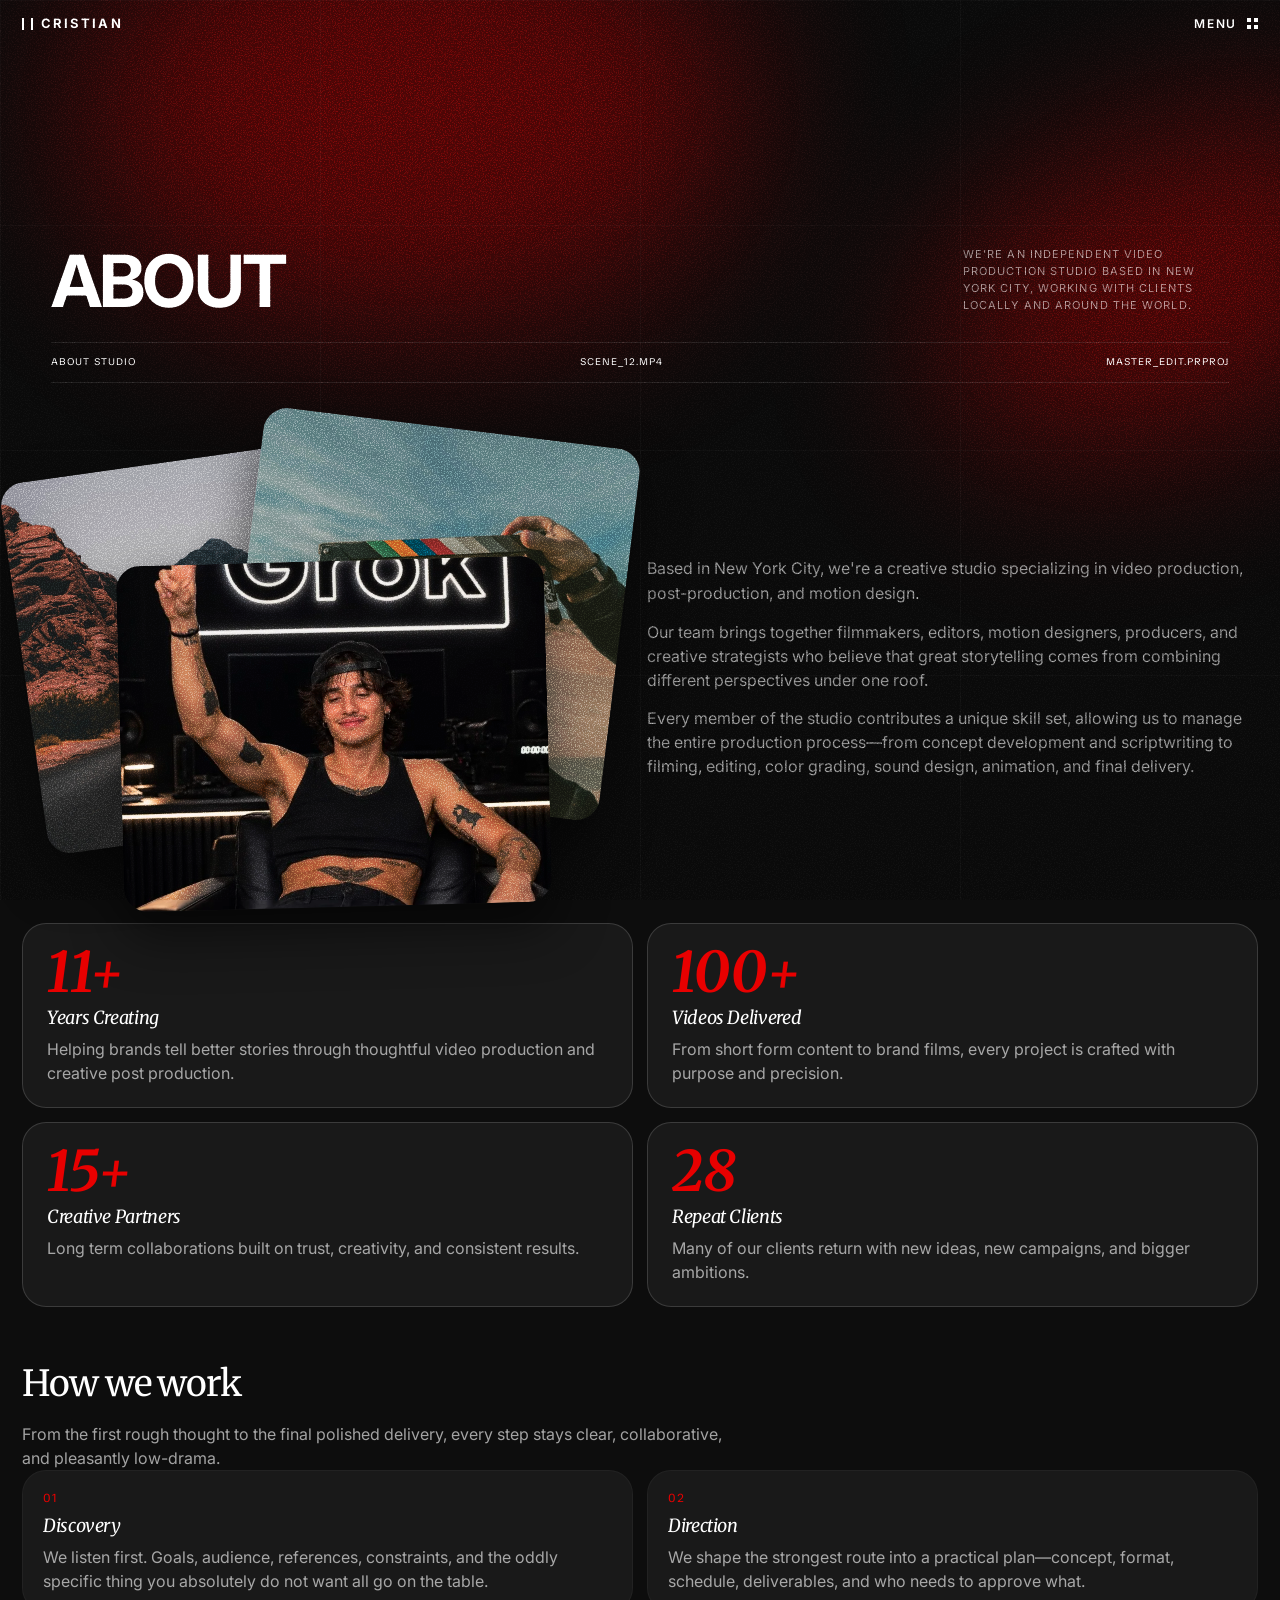
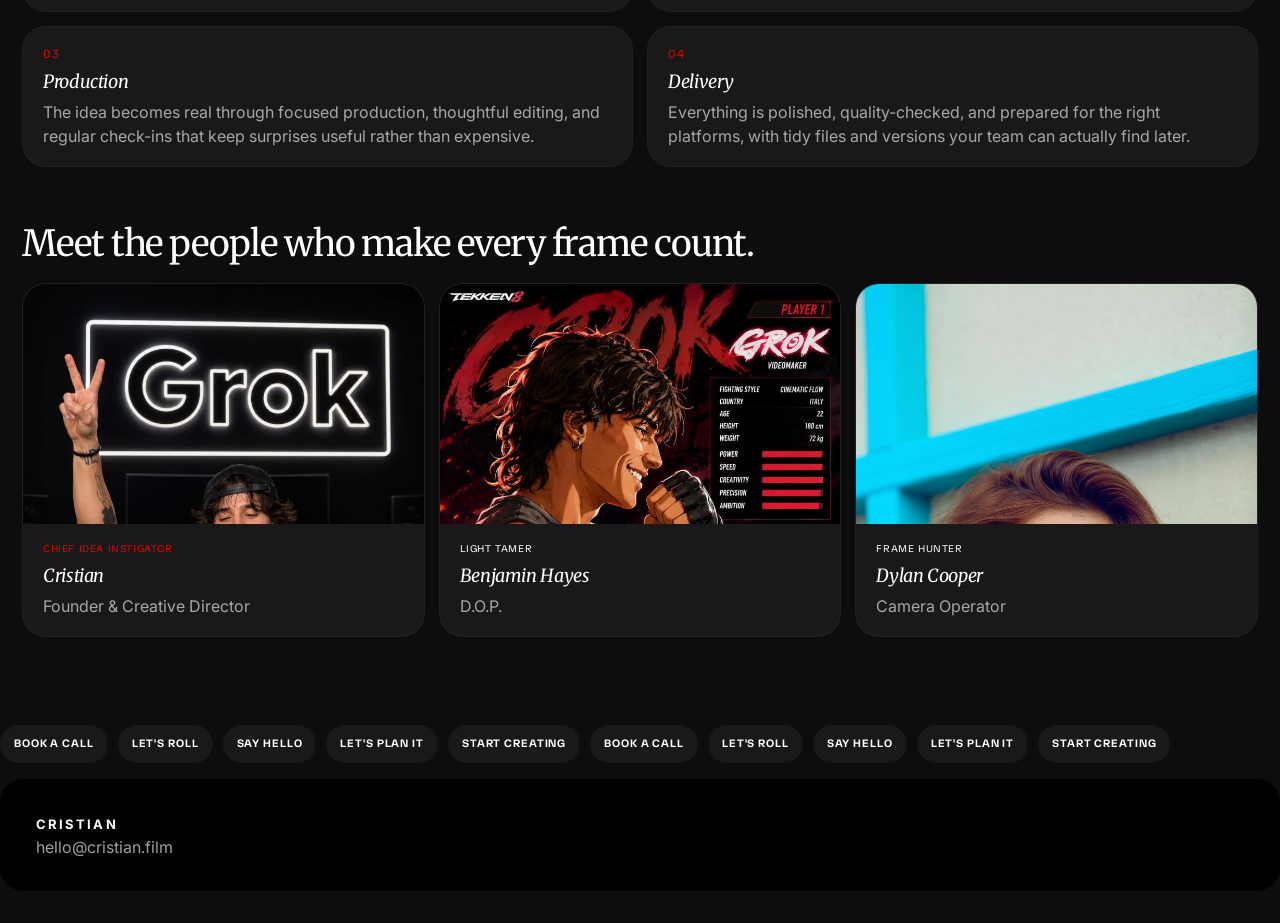
==== commit bf0b9885: "Rebuild menu as VideoFolio grid overlay with red bar, hover cells, and page glows." ====
--- a/about/index.html
+++ b/about/index.html
@@ -7,26 +7,54 @@
   <link rel="stylesheet" href="../css/site.css">
 </head>
 <body>
+  <div class="glows" aria-hidden="true"><span class="g1"></span><span class="g2"></span></div>
+  <div class="tech-grid" aria-hidden="true"></div>
+
   <header class="topbar">
-    <a class="logo" href="../index.html">Cristian</a>
-    <button class="menu-btn" id="open-menu" type="button">Menu</button>
+    <a class="logo" href="../index.html"><span class="mark"></span> Cristian</a>
+    <button class="menu-btn" id="open-menu" type="button">Menu <span class="dots" aria-hidden="true"><i></i><i></i><i></i><i></i></span></button>
   </header>
+  <div class="overlay-dim" id="overlay-dim"></div>
   <div class="overlay" id="overlay">
-    <div class="overlay-top"><a class="logo" href="../index.html">Cristian</a><button class="menu-btn" id="close-menu" type="button">Close</button></div>
-    <nav>
-      <a href="../index.html"><span class="num">[01]</span> Home</a>
-      <a href="../works/index.html"><span class="num">[02]</span> Works</a>
-      <a href="../gallery/index.html"><span class="num">[03]</span> Gallery</a>
-      <a href="../insights/index.html"><span class="num">[04]</span> Insights</a>
-      <a href="index.html"><span class="num">[05]</span> About</a>
-      <a href="../contact/index.html"><span class="num">[06]</span> Contact</a>
+    <div class="overlay-bar">
+      <a class="logo" href="../index.html"><span class="mark"></span> Cristian</a>
+      <button class="menu-btn" id="close-menu" type="button">Close <span style="font-size:18px;line-height:1">×</span></button>
+    </div>
+    <nav class="nav-grid">
+      <a href="../index.html"><span class="num">[01]</span> Home<img class="preview" src="../img/cristian.webp" alt=""></a>
+      <a href="../works/index.html"><span class="num">[02]</span> Works<img class="preview" src="../img/work-01.jpg" alt=""></a>
+      <a href="../gallery/index.html"><span class="num">[03]</span> Gallery<img class="preview" src="../img/gal-01.jpg" alt=""></a>
+      <a href="../insights/index.html"><span class="num">[04]</span> Insights<img class="preview" src="../img/blog-01.jpg" alt=""></a>
+      <a href="../about/index.html"><span class="num">[05]</span> About<img class="preview" src="../img/cristian.webp" alt=""></a>
+      <a href="../contact/index.html"><span class="num">[06]</span> Contact<img class="preview" src="../img/work-08.webp" alt=""></a>
+      <a class="wide" href="../insights/index.html"><span class="num">[07]</span> Premium Resources</a>
     </nav>
-    <div class="overlay-foot"><button type="button" id="copy-email">hello@cristian.film</button><span id="clock" class="mono"></span></div>
+    <div class="overlay-foot">
+      <button class="mail" type="button" id="copy-email">hello@cristian.film <span aria-hidden="true">⧉</span></button>
+      <p class="overlay-meta">New York — Working Worldwide · Sun–Thu 10:00–18:00</p>
+    </div>
+    <div class="socials">
+      <a href="#" aria-label="YouTube"><svg viewBox="0 0 24 24" aria-hidden="true"><path d="M12 2 3 7v10l9 5 9-5V7z"/></svg></a>
+      <a href="#" aria-label="Instagram"><svg viewBox="0 0 24 24" aria-hidden="true"><path d="M12 2 3 7v10l9 5 9-5V7z"/></svg></a>
+      <a href="#" aria-label="WhatsApp"><svg viewBox="0 0 24 24" aria-hidden="true"><path d="M12 2 3 7v10l9 5 9-5V7z"/></svg></a>
+      <a href="#" aria-label="X"><svg viewBox="0 0 24 24" aria-hidden="true"><path d="M12 2 3 7v10l9 5 9-5V7z"/></svg></a>
+      <a href="#" aria-label="Facebook"><svg viewBox="0 0 24 24" aria-hidden="true"><path d="M12 2 3 7v10l9 5 9-5V7z"/></svg></a>
+      <a href="#" aria-label="LinkedIn"><svg viewBox="0 0 24 24" aria-hidden="true"><path d="M12 2 3 7v10l9 5 9-5V7z"/></svg></a>
+    </div>
+  </div>
+
+  
+  <section class="page-hero">
+    <h1>About</h1>
+    <p class="lead">We're an independent video production studio based in New York City, working with clients locally and around the world.</p>
+  </section>
+  <div class="filmstrip">
+    <span>About studio</span>
+    <span>Scene_12.Mp4</span>
+    <span>Master_Edit.Prproj</span>
   </div>
   <main class="page">
-    <p class="kicker"><span class="label">About studio</span></p>
-    <h1>We're an independent video production studio based in New York City, working with clients locally and around the world</h1>
-    <div class="grid-2" style="margin-top:32px;align-items:center">
+    <div class="grid-2" style="margin-top:8px;align-items:center">
       <div class="stack">
         <img class="s1" src="../img/gal-01.jpg" alt="">
         <img class="s2" src="../img/work-02.jpg" alt="">
--- a/css/site.css
+++ b/css/site.css
@@ -41,7 +41,7 @@
   content: "";
   position: fixed;
   inset: 0;
-  z-index: 90;
+  z-index: 200;
   pointer-events: none;
   background-image: url("../img/noise.png");
   background-repeat: repeat;
@@ -52,7 +52,29 @@
 img { max-width: 100%; display: block; }
 a { color: inherit; text-decoration: none; }
 button { font: inherit; cursor: pointer; border: 0; background: none; color: inherit; }
-::selection { background: var(--lime); color: #111; }
+::selection { background: var(--red); color: #fff; }
+.section, .page, .page-hero, .hero-wrap, footer, .filmstrip { position: relative; z-index: 2; }
+
+.glows { position: fixed; inset: 0; z-index: 0; pointer-events: none; overflow: hidden; }
+.glows span {
+  position: absolute; border-radius: 50%;
+  background: var(--red); filter: blur(90px); opacity: .42;
+  animation: drift 14s ease-in-out infinite alternate;
+}
+.glows .g1 { width: 52vw; height: 34vw; top: -12%; left: 6%; }
+.glows .g2 { width: 40vw; height: 22vw; top: 16%; right: -12%; transform: rotate(-22deg); animation-delay: -4s; }
+@keyframes drift {
+  from { transform: translate(0,0) scale(1); }
+  to { transform: translate(4%, 6%) scale(1.08); }
+}
+.tech-grid {
+  position: fixed; inset: 0; z-index: 1; pointer-events: none;
+  background-image:
+    linear-gradient(rgba(255,255,255,.07) 1px, transparent 1px),
+    linear-gradient(90deg, rgba(255,255,255,.07) 1px, transparent 1px);
+  background-size: 100% 25%, 25% 100%;
+  opacity: .45;
+}
 
 .serif { font-family: Merriweather, Georgia, serif; }
 .mono {
@@ -64,53 +86,150 @@
 
 .topbar {
   position: fixed; inset: 0 0 auto 0; z-index: 50;
-  display: flex; justify-content: space-between; align-items: flex-start;
-  padding: 16px 20px; pointer-events: none;
+  display: flex; justify-content: space-between; align-items: center;
+  padding: 14px 22px; pointer-events: none;
 }
 .topbar a, .topbar button { pointer-events: auto; }
 .logo {
-  font-family: Merriweather, Georgia, serif;
-  font-style: italic;
-  font-size: 22px;
-  letter-spacing: -0.02em;
+  display: inline-flex; align-items: center; gap: 8px;
+  font-family: Inter, system-ui, sans-serif;
+  font-style: normal; font-weight: 700;
+  font-size: 13px; letter-spacing: 0.16em; text-transform: uppercase;
+}
+.logo .mark {
+  width: 11px; height: 12px;
+  border-left: 2px solid currentColor; border-right: 2px solid currentColor;
 }
 .menu-btn {
-  background: #fff; color: #111; border-radius: 999px;
-  min-height: 42px; padding: 0 18px;
-  font-family: "TASA Orbiter", monospace;
-  font-size: 11px; font-weight: 700; letter-spacing: 0.08em; text-transform: uppercase;
-  transition: background .2s, transform .2s;
-}
-.menu-btn:hover { background: var(--lime); transform: translateY(-1px); }
+  background: none; color: #fff; border-radius: 0;
+  min-height: 0; padding: 0;
+  display: inline-flex; align-items: center; gap: 10px;
+  font-family: Inter, system-ui, sans-serif;
+  font-size: 12px; font-weight: 600; letter-spacing: 0.14em; text-transform: uppercase;
+  transition: color .2s;
+}
+.menu-btn:hover { background: none; transform: none; color: var(--red); }
+.dots { display: grid; grid-template-columns: 4px 4px; gap: 3px; }
+.dots i { width: 4px; height: 4px; background: currentColor; display: block; }
+
+.overlay-dim {
+  position: fixed; inset: 0; z-index: 80;
+  background: rgba(0,0,0,.55); backdrop-filter: blur(12px);
+  opacity: 0; visibility: hidden; pointer-events: none;
+  transition: opacity .45s ease, visibility .45s;
+}
+.overlay-dim.is-open { opacity: 1; visibility: visible; pointer-events: auto; }
 
 .overlay {
-  position: fixed; inset: 0; z-index: 70; background: var(--black);
-  display: none; overflow: auto;
-}
-.overlay.open { display: block; }
-.overlay-top { display: flex; justify-content: space-between; padding: 16px 20px; }
-.overlay nav { padding: 6vh 7vw 8vh; }
-.overlay nav a {
-  display: flex; gap: 14px; align-items: baseline;
-  font-family: Merriweather, Georgia, serif;
-  font-size: var(--fs-nav); line-height: 1.05;
-  padding: 6px 0;
-  transition: color .2s, transform .2s;
-}
-.overlay nav a:hover {
-  color: var(--lime);
-  animation: glitch-text .35s steps(2) infinite;
-}
-.overlay .num {
-  font-family: "TASA Orbiter", monospace;
-  font-size: 11px; color: var(--red); opacity: 1;
-}
+  position: fixed; z-index: 85;
+  left: 3.5vw; right: 3.5vw; top: 3vh; bottom: 3vh;
+  max-width: 1180px; margin-inline: auto;
+  height: auto; max-height: 94vh;
+  display: flex; flex-direction: column;
+  background: #141414;
+  border: 1px solid rgba(255,255,255,.08);
+  transform: translateY(-24px) scale(.985);
+  opacity: 0; visibility: hidden; pointer-events: none;
+  transition: transform .55s cubic-bezier(.76,0,.24,1), opacity .4s ease, visibility .4s;
+  overflow: hidden;
+}
+.overlay.is-open {
+  transform: none; opacity: 1; visibility: visible; pointer-events: auto;
+}
+.overlay-bar {
+  background: var(--red); color: #fff;
+  display: flex; justify-content: space-between; align-items: center;
+  padding: 12px 18px; min-height: 48px; flex: none;
+}
+.overlay-bar .logo, .overlay-bar .menu-btn { color: #fff; }
+.overlay-bar .menu-btn:hover { color: #111; }
+.nav-grid {
+  display: grid; grid-template-columns: 1fr 1fr 1fr;
+  flex: 1; min-height: 220px;
+}
+.nav-grid a {
+  position: relative; overflow: hidden;
+  display: flex; flex-direction: column; justify-content: space-between;
+  padding: 14px 16px; min-height: 110px;
+  border-right: 1px solid rgba(255,255,255,.12);
+  border-bottom: 1px solid rgba(255,255,255,.12);
+  font-family: Inter, system-ui, sans-serif;
+  font-weight: 650; font-size: clamp(13px, 1.7vw, 20px);
+  letter-spacing: .08em; text-transform: uppercase;
+  transition: background .2s;
+}
+.nav-grid a:nth-child(3n) { border-right: 0; }
+.nav-grid a.wide { grid-column: 1 / -1; min-height: 64px; flex-direction: row; align-items: center; }
+.nav-grid .num {
+  font-family: Inter, sans-serif; font-size: 11px; font-weight: 500;
+  letter-spacing: .08em; color: rgba(255,255,255,.5);
+}
+.nav-grid a .preview {
+  position: absolute; right: 14px; top: 14px;
+  width: 78px; height: 52px; object-fit: cover;
+  opacity: 0; filter: grayscale(1) contrast(1.35);
+  transition: opacity .2s;
+}
+.nav-grid a:hover { background: var(--red); }
+.nav-grid a:hover .num { color: #fff; }
+.nav-grid a:hover .preview { opacity: 1; animation: rgb-shift .35s steps(2) infinite; }
 .overlay-foot {
-  display: flex; justify-content: space-between; gap: 24px; flex-wrap: wrap;
-  padding: 0 7vw 36px;
-  font-family: Merriweather, Georgia, serif; font-style: italic; font-size: 18px;
-}
-.overlay-foot button:hover { color: var(--lime); }
+  display: grid; gap: 10px;
+  padding: 18px 18px 0; border-top: 1px solid rgba(255,255,255,.12);
+}
+.overlay-foot .mail {
+  font-family: Inter, sans-serif; font-weight: 700;
+  font-size: clamp(16px, 2.4vw, 28px);
+  letter-spacing: .04em; text-transform: uppercase;
+  display: inline-flex; align-items: center; gap: 10px;
+  background: none; padding: 0; min-height: 0;
+}
+.overlay-foot .mail:hover { color: var(--red); }
+.overlay-meta { font-size: 11px; letter-spacing: .06em; text-transform: uppercase; color: var(--muted); }
+.socials {
+  display: grid; grid-template-columns: repeat(6, 1fr);
+  border-top: 1px solid rgba(255,255,255,.12); margin-top: 8px;
+}
+.socials a {
+  display: flex; align-items: center; justify-content: center;
+  min-height: 48px; border-right: 1px solid rgba(255,255,255,.12);
+  transition: background .2s;
+}
+.socials a:last-child { border-right: 0; }
+.socials a:hover { background: var(--red); }
+.socials svg { width: 16px; height: 16px; fill: #fff; }
+
+.page-hero {
+  padding: 100px 4vw 28px;
+  display: grid; grid-template-columns: 1fr 1fr;
+  gap: 20px; align-items: end; min-height: 38vh;
+}
+.page-hero h1 {
+  font-family: Inter, system-ui, sans-serif;
+  font-weight: 700; text-transform: uppercase;
+  letter-spacing: -0.04em; line-height: .9;
+  font-size: clamp(36px, 7vw, 72px); margin: 0; max-width: none;
+}
+.page-hero .lead {
+  margin: 0; max-width: 38ch; justify-self: end;
+  font-size: 11px; letter-spacing: .1em; text-transform: uppercase; line-height: 1.55;
+}
+.filmstrip {
+  display: flex; justify-content: space-between; flex-wrap: wrap; gap: 8px 16px;
+  margin: 0 4vw; padding: 12px 0;
+  border-top: 1px solid rgba(255,255,255,.12);
+  border-bottom: 1px solid rgba(255,255,255,.12);
+  font-family: "TASA Orbiter", monospace; font-size: 10px; letter-spacing: .1em; text-transform: uppercase;
+}
+.btn-red {
+  display: inline-flex; align-items: center; gap: 8px;
+  background: var(--red); color: #fff;
+  min-height: 40px; padding: 0 16px;
+  font-family: Inter, sans-serif; font-size: 11px; font-weight: 700;
+  letter-spacing: .12em; text-transform: uppercase;
+  transition: filter .2s, transform .2s;
+}
+.btn-red:hover { filter: brightness(1.1); transform: translateY(-1px); }
 
 .hero-wrap { padding: 78px 14px 18px; }
 .hero {
@@ -135,8 +254,8 @@
   transition: background .2s, color .2s, transform .2s, border-color .2s;
 }
 .pill:hover { transform: translateY(-1px); }
-.pill-lime { background: var(--lime); color: #111; }
-.pill-lime:hover { background: var(--lime-2); }
+.pill-lime { background: var(--red); color: #fff; }
+.pill-lime:hover { background: #ff2a2a; color: #fff; }
 .pill-ghost { border: 1px solid var(--line); background: rgba(0,0,0,.25); }
 .pill-ghost:hover { background: var(--lime); color: #111; border-color: var(--lime); }
 .pill-dark { background: var(--card); color: #fff; }
@@ -247,14 +366,20 @@
   border-radius: var(--radius); padding: 32px 36px;
 }
 .muted { color: var(--muted); }
-.page { padding: 110px 22px 72px; max-width: 1440px; margin: 0 auto; }
+.page { padding: 36px 22px 72px; max-width: 1440px; margin: 0 auto; }
 .page > h1 { max-width: 16ch; font-size: clamp(32px, 5vw, var(--fs-h1)); }
 .lead { max-width: 640px; margin-top: 14px; font-size: 16px; line-height: 1.55; color: var(--muted); }
 .process h3, .team h3 { font-size: 20px; }
 .process .mono { color: var(--red); font-size: 12px; }
 .pad { padding: 18px 20px; min-height: auto; }
 .pad h3 { font-size: 18px; }
-.hero-inner h1 { max-width: 14ch; }
+.hero-inner h1 {
+  max-width: 12ch;
+  text-transform: uppercase;
+  font-family: Inter, system-ui, sans-serif;
+  font-weight: 700;
+  letter-spacing: -0.04em;
+}
 .hero-inner .muted { max-width: 520px; margin-top: 12px; font-size: 15px; }
 .cta-row { display: flex; flex-wrap: wrap; align-items: center; gap: 10px; margin-top: 22px; }
 
@@ -283,7 +408,7 @@
   border: 1px solid var(--line); font-family: "TASA Orbiter", monospace;
   font-size: 11px; letter-spacing: .08em;
 }
-.slide-nav button.on { background: var(--lime); color: #111; border-color: var(--lime); }
+.slide-nav button.on { background: var(--red); color: #fff; border-color: var(--red); }
 
 .overlap {
   display: grid; grid-template-columns: 1.1fr .9fr; gap: 10px; align-items: end;
@@ -308,4 +433,10 @@
   .stack { min-height: 360px; }
   .overlap { grid-template-columns: 1fr; }
   .overlap .a, .overlap .b { transform: none; min-height: 260px; }
-}
+  .page-hero { grid-template-columns: 1fr; min-height: 0; padding-top: 88px; }
+  .page-hero .lead { justify-self: start; }
+  .nav-grid { grid-template-columns: 1fr 1fr; }
+  .nav-grid a:nth-child(3n) { border-right: 1px solid rgba(255,255,255,.12); }
+  .nav-grid a:nth-child(2n) { border-right: 0; }
+  .overlay { left: 10px; right: 10px; top: 10px; bottom: 10px; }
+}
